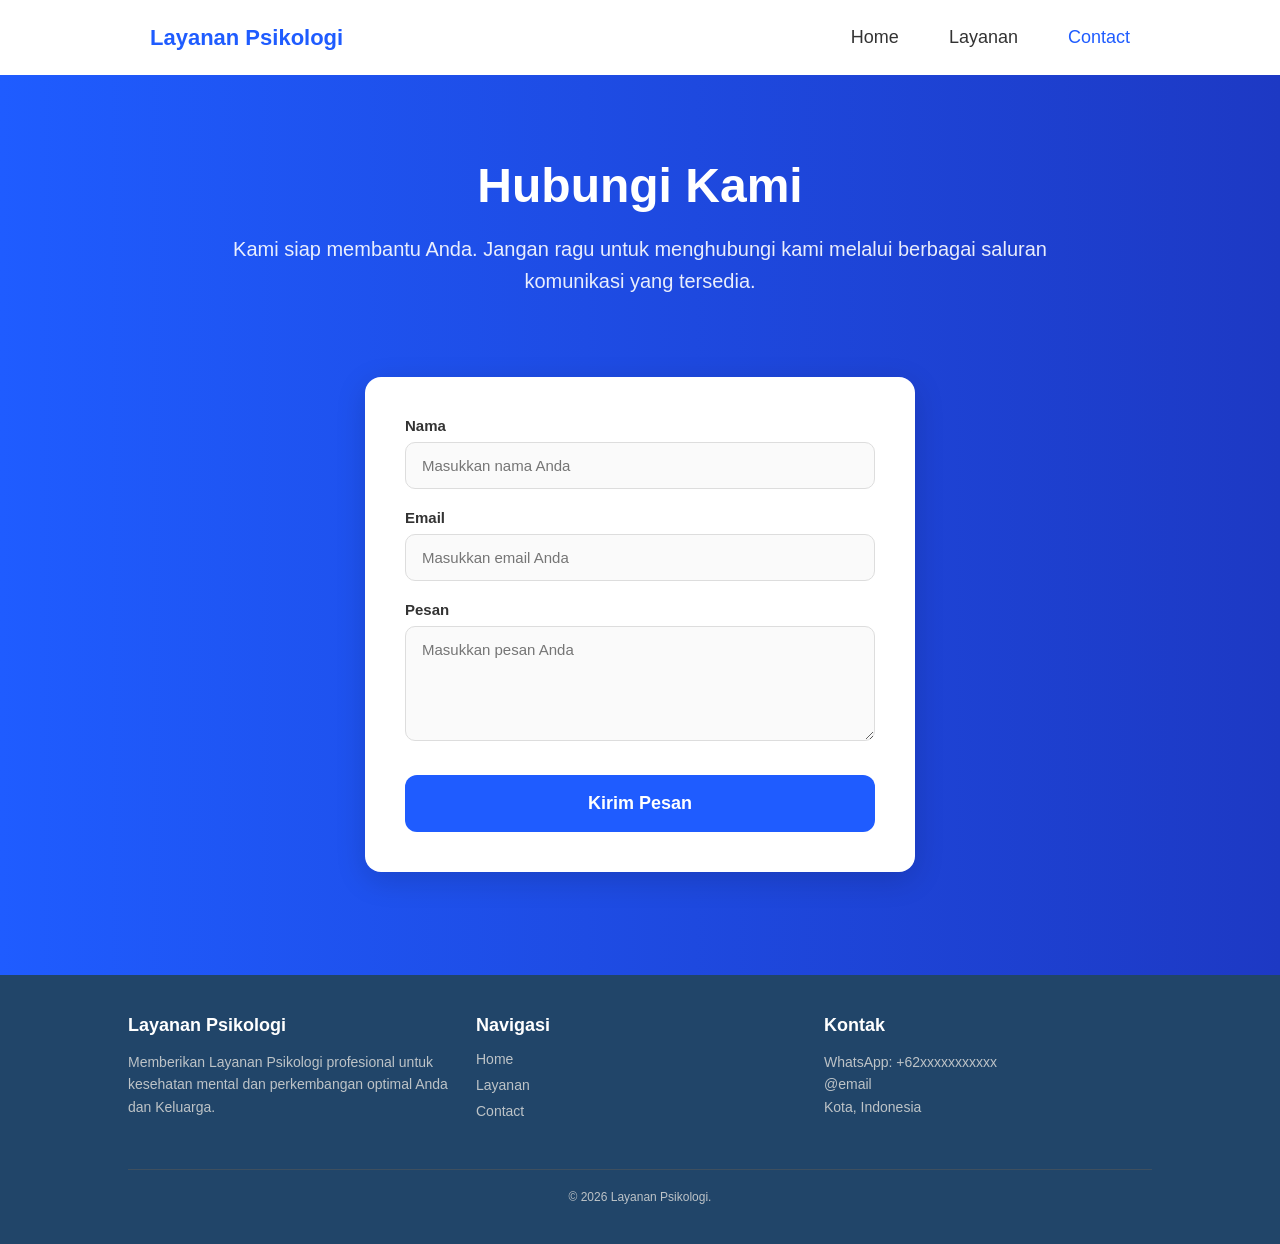
==== contact.html @ 74f858c2 "integrate footer" ====
<!DOCTYPE html>
<html lang="id">

<head>
    <meta charset="UTF-8">
    <meta name="viewport" content="width=device-width, initial-scale=1.0">
    <link rel="stylesheet" href="projek.css">
    <title>Layanan Psikologi Profesional</title>
</head>

<body>
    <div class="header">
        <p>Layanan Psikologi</p>
        <ul>
            <li><a href="home.html">Home</a></li>
            <li><a href="layanan.html">Layanan</a></li>
            <li><a href="contact.html" class="active">Contact</a></li>
        </ul>
    </div>

    <div class="container contact-container">
        <div class="hero">
            <h1>Hubungi Kami</h1>
            <p>Kami siap membantu Anda. Jangan ragu untuk menghubungi kami melalui berbagai saluran komunikasi yang
                tersedia.</p>
        </div>
        <div class="contact-section">
            <form class="contact-form" id="contactForm">
                <div class="form-group">
                    <label for="nama">Nama</label>
                    <input type="text" id="nama" name="nama" placeholder="Masukkan nama Anda" required>
                </div>
                <div class="form-group">
                    <label for="email">Email</label>
                    <input type="email" id="email" name="email" placeholder="Masukkan email Anda" required>
                </div>
                <div class="form-group">
                    <label for="pesan">Pesan</label>
                    <textarea id="pesan" name="pesan" rows="5" placeholder="Masukkan pesan Anda" required></textarea>
                </div>
                <button type="submit" class="btn btn-submit">Kirim Pesan</button>
            </form>
        </div>
    </div>



    <footer class="footer">
        <div class="footer-container">
            <div class="footer-section">
                <h3>Layanan Psikologi</h3>
                <p>Memberikan Layanan Psikologi profesional untuk kesehatan mental dan perkembangan optimal Anda dan Keluarga.</p>
            </div>
            <div class="footer-section">
                <h3>Navigasi</h3>
                <ul>
                    <li><a href="home.html">Home</a></li>
                    <li><a href="layanan.html">Layanan</a></li>
                    <li><a href="contact.html">Contact</a></li>
                </ul>
            </div>
            <div class="footer-section">
                <h3>Kontak</h3>
                <div class="contact-info">
                    <p>WhatsApp: +62xxxxxxxxxxx</p>
                    <p>@email</p>
                    <p>Kota, Indonesia</p>
                </div>
            </div>
        </div>
        <div class="footer-bottom">
            &copy; 2026 Layanan Psikologi.
        </div>
    </footer>

    <script src="projek.js"></script>
</body>

</html>
---- projek.css ----
* {
    margin: 0;
    padding: 0;
    box-sizing: border-box;
    font-family: 'SF Pro Display', sans-serif;
}

body {
    background-color: #f5f5f5;
}


.header {
    background-color: white;
    width: 100%;
    height: 75px;

    display: flex;
    align-items: center;
}

.header p {
    margin-left: 150px;
    font-size: 22px;
    font-weight: bold;
    color: #1f5cff;
}

.header ul {
    list-style: none;

    margin-left: auto;
    margin-right: 150px;

    display: flex;
    gap: 50px;
}

.header ul li a {
    text-decoration: none;
    color: #333;
    font-size: 18px;
    transition: 0.3s;
}

.header ul li a:hover,
.header ul li a.active {
    color: #1f5cff;
}

.container {
    height: 600px;
    background: linear-gradient(to right, #1f5cff, #1d39c4);
    display: flex;
    justify-content: center;
    align-items: center;

    text-align: center;
    padding: 0 30px;
}

.hero h1 {
    color: white;
    font-size: 48px;
    margin-bottom: 20px;
    max-width: 1000px;
}

.hero p {
    color: rgba(255, 255, 255, 0.9);
    font-size: 20px;
    line-height: 1.6;

    max-width: 850px;

    margin: auto;
    margin-bottom: 40px;
}

.btn {
    display: inline-block;
    background-color: white;
    color: #1f5cff;

    text-decoration: none;
    font-weight: bold;
    font-size: 18px;

    padding: 18px 38px;
    border-radius: 12px;
    border: none;
    cursor: pointer;

    transition: 0.3s;
}

.btn:hover {
    background-color: #ececec;
}

/* ===== Contact Page ===== */
.contact-container {
    height: auto;
    min-height: 100vh;
    flex-direction: column;
    padding: 60px 30px 80px;
    gap: 40px;
}

.contact-section {
    width: 100%;
    max-width: 550px;
}

.contact-form {
    background-color: white;
    padding: 40px;
    border-radius: 16px;
    box-shadow: 0 8px 30px rgba(0, 0, 0, 0.15);
    text-align: left;
}

.form-group {
    margin-bottom: 20px;
}

.form-group label {
    display: block;
    font-size: 15px;
    font-weight: 600;
    color: #333;
    margin-bottom: 8px;
}

.form-group input,
.form-group textarea {
    width: 100%;
    padding: 14px 16px;
    font-size: 15px;
    border: 1px solid #ddd;
    border-radius: 10px;
    outline: none;
    transition: border-color 0.3s;
    font-family: inherit;
    background-color: #fafafa;
}

.form-group input:focus,
.form-group textarea:focus {
    border-color: #1f5cff;
    background-color: #fff;
}

.form-group textarea {
    resize: vertical;
}

.btn-submit {
    width: 100%;
    background-color: #1f5cff;
    color: white;
    margin-top: 10px;
}

.btn-submit:hover {
    background-color: #1d39c4;
}

/* ===== Footer ===== */
.footer {
    background-color: #214569;
    color: #ffffff;
    padding: 40px 10%;
    font-size: 14px;
}

.footer-container {
    display: flex;
    justify-content: space-between;
    flex-wrap: wrap;
    gap: 20px;
}

.footer-section {
    flex: 1;
    min-width: 250px;
}

.footer-section h3 {
    font-size: 18px;
    margin-bottom: 15px;
}

.footer-section p {
    line-height: 1.6;
    color: #bdc3c7;
}

.footer-section ul {
    list-style: none;
    padding: 0;
}

.footer-section ul li {
    margin-bottom: 10px;
}

.footer-section ul li a {
    color: #bdc3c7;
    text-decoration: none;
    transition: color 0.3s;
}

.footer-section ul li a:hover {
    color: #ffffff;
}

.contact-info i {
    margin-right: 10px;
}

.footer-bottom {
    text-align: center;
    margin-top: 40px;
    border-top: 1px solid #3e4f5f;
    padding-top: 20px;
    color: #bdc3c7;
    font-size: 12px;
}
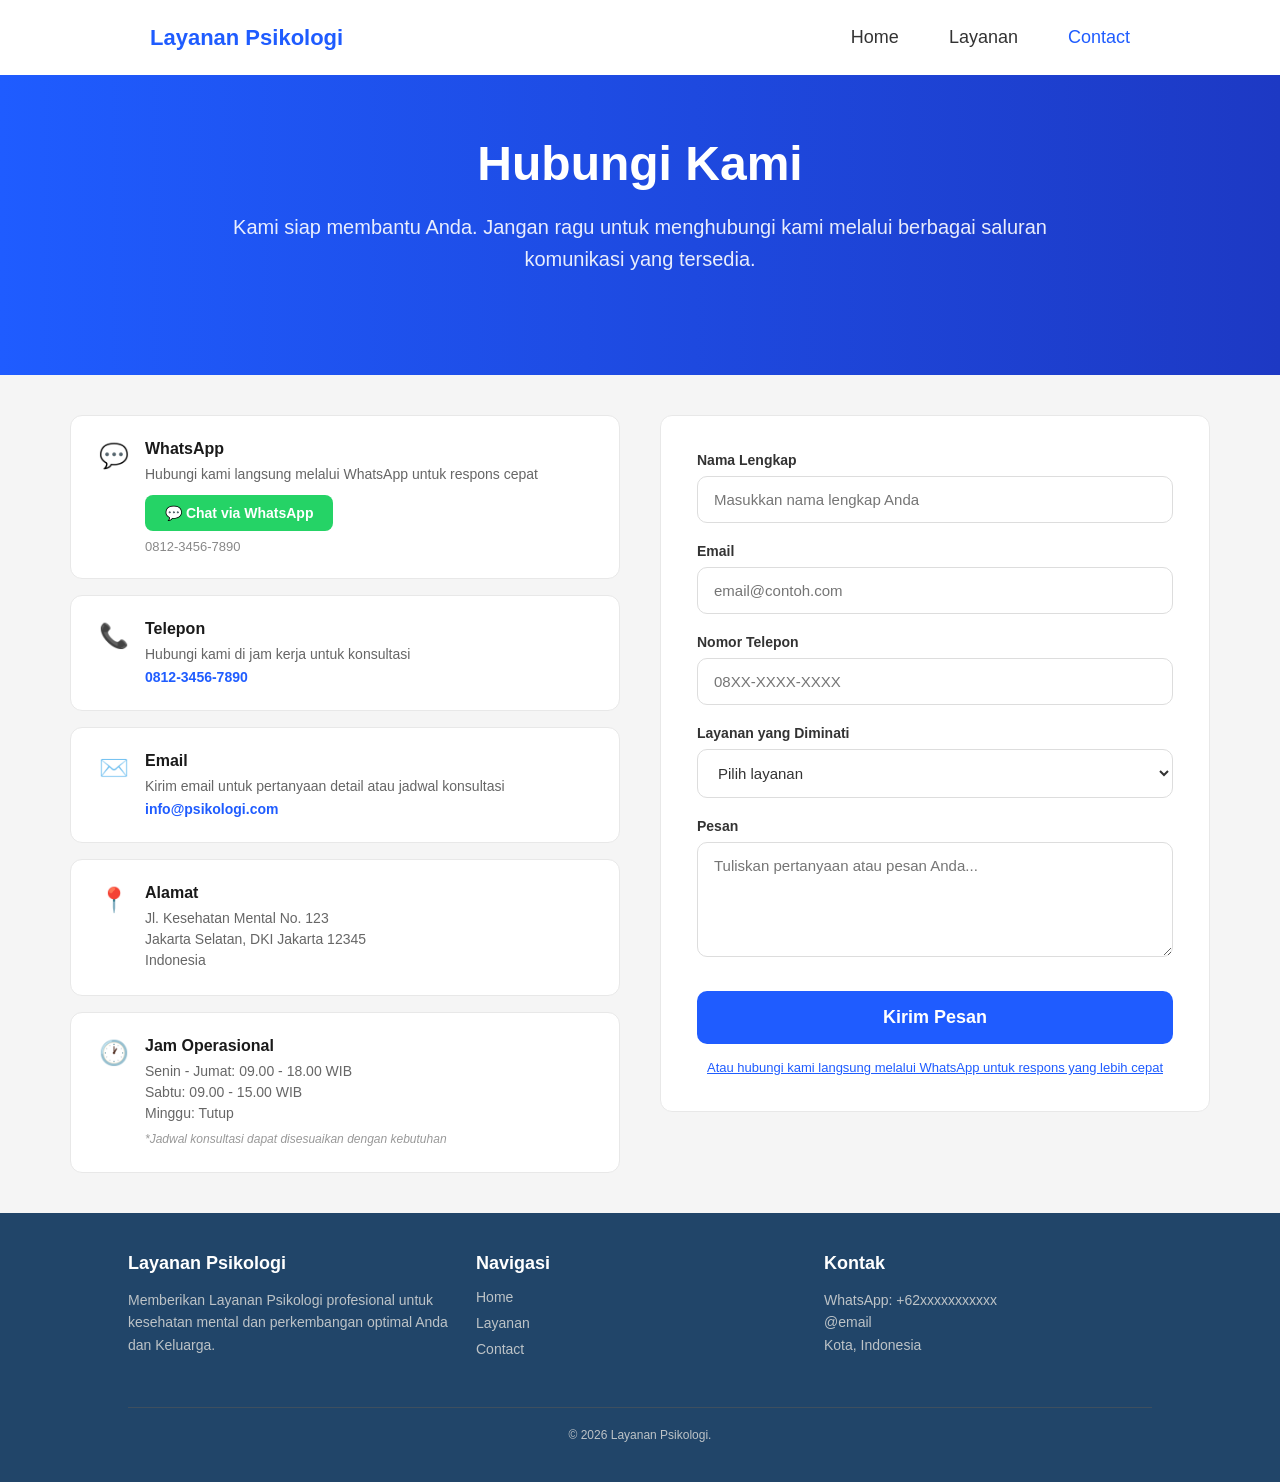
==== commit 5692956a: "tambahin contact" ====
--- a/contact.html
+++ b/contact.html
@@ -18,38 +18,107 @@
         </ul>
     </div>
 
-    <div class="container contact-container">
+    <div class="container contact-hero">
         <div class="hero">
             <h1>Hubungi Kami</h1>
             <p>Kami siap membantu Anda. Jangan ragu untuk menghubungi kami melalui berbagai saluran komunikasi yang
                 tersedia.</p>
         </div>
-        <div class="contact-section">
+    </div>
+
+    <div class="contact-page">
+        <div class="contact-cards">
+            <div class="contact-card">
+                <div class="card-icon">💬</div>
+                <div class="card-content">
+                    <h3>WhatsApp</h3>
+                    <p>Hubungi kami langsung melalui WhatsApp untuk respons cepat</p>
+                    <a href="https://wa.me/628123456789" class="wa-btn">💬 Chat via WhatsApp</a>
+                    <span class="card-phone">0812-3456-7890</span>
+                </div>
+            </div>
+
+            <div class="contact-card">
+                <div class="card-icon">📞</div>
+                <div class="card-content">
+                    <h3>Telepon</h3>
+                    <p>Hubungi kami di jam kerja untuk konsultasi</p>
+                    <a href="tel:08123456789" class="card-link">0812-3456-7890</a>
+                </div>
+            </div>
+
+            <div class="contact-card">
+                <div class="card-icon">✉️</div>
+                <div class="card-content">
+                    <h3>Email</h3>
+                    <p>Kirim email untuk pertanyaan detail atau jadwal konsultasi</p>
+                    <a href="mailto:info@psikologi.com" class="card-link">info@psikologi.com</a>
+                </div>
+            </div>
+
+            <div class="contact-card">
+                <div class="card-icon">📍</div>
+                <div class="card-content">
+                    <h3>Alamat</h3>
+                    <p>Jl. Kesehatan Mental No. 123</p>
+                    <p>Jakarta Selatan, DKI Jakarta 12345</p>
+                    <p>Indonesia</p>
+                </div>
+            </div>
+
+            <div class="contact-card">
+                <div class="card-icon">🕐</div>
+                <div class="card-content">
+                    <h3>Jam Operasional</h3>
+                    <p>Senin - Jumat: 09.00 - 18.00 WIB</p>
+                    <p>Sabtu: 09.00 - 15.00 WIB</p>
+                    <p>Minggu: Tutup</p>
+                    <p class="card-note">*Jadwal konsultasi dapat disesuaikan dengan kebutuhan</p>
+                </div>
+            </div>
+        </div>
+
+        <div class="contact-form-wrapper">
             <form class="contact-form" id="contactForm">
                 <div class="form-group">
-                    <label for="nama">Nama</label>
-                    <input type="text" id="nama" name="nama" placeholder="Masukkan nama Anda" required>
+                    <label for="nama">Nama Lengkap</label>
+                    <input type="text" id="nama" name="nama" placeholder="Masukkan nama lengkap Anda" required>
                 </div>
                 <div class="form-group">
                     <label for="email">Email</label>
-                    <input type="email" id="email" name="email" placeholder="Masukkan email Anda" required>
+                    <input type="email" id="email" name="email" placeholder="email@contoh.com" required>
+                </div>
+                <div class="form-group">
+                    <label for="telepon">Nomor Telepon</label>
+                    <input type="tel" id="telepon" name="telepon" placeholder="08XX-XXXX-XXXX">
+                </div>
+                <div class="form-group">
+                    <label for="layanan">Layanan yang Diminati</label>
+                    <select id="layanan" name="layanan">
+                        <option value="">Pilih layanan</option>
+                        <option value="konseling-individu">Konseling Individu</option>
+                        <option value="terapi-keluarga">Terapi Keluarga</option>
+                        <option value="asesmen-psikologi">Asesmen Psikologi</option>
+                        <option value="konseling-anak">Konseling Anak & Remaja</option>
+                    </select>
                 </div>
                 <div class="form-group">
                     <label for="pesan">Pesan</label>
-                    <textarea id="pesan" name="pesan" rows="5" placeholder="Masukkan pesan Anda" required></textarea>
+                    <textarea id="pesan" name="pesan" rows="5" placeholder="Tuliskan pertanyaan atau pesan Anda..."
+                        required></textarea>
                 </div>
                 <button type="submit" class="btn btn-submit">Kirim Pesan</button>
+                <p class="form-wa-note">Atau hubungi kami langsung melalui WhatsApp untuk respons yang lebih cepat</p>
             </form>
         </div>
     </div>
-
-
 
     <footer class="footer">
         <div class="footer-container">
             <div class="footer-section">
                 <h3>Layanan Psikologi</h3>
-                <p>Memberikan Layanan Psikologi profesional untuk kesehatan mental dan perkembangan optimal Anda dan Keluarga.</p>
+                <p>Memberikan Layanan Psikologi profesional untuk kesehatan mental dan perkembangan optimal Anda dan
+                    Keluarga.</p>
             </div>
             <div class="footer-section">
                 <h3>Navigasi</h3>
--- a/projek.css
+++ b/projek.css
@@ -99,24 +99,118 @@
 }
 
 /* ===== Contact Page ===== */
-.contact-container {
-    height: auto;
-    min-height: 100vh;
+.contact-hero {
+    height: 300px;
+}
+
+.contact-page {
+    display: flex;
+    gap: 40px;
+    max-width: 1200px;
+    margin: 40px auto;
+    padding: 0 30px;
+    align-items: flex-start;
+}
+
+/* Left Column: Contact Cards */
+.contact-cards {
+    flex: 1;
+    display: flex;
     flex-direction: column;
-    padding: 60px 30px 80px;
-    gap: 40px;
-}
-
-.contact-section {
-    width: 100%;
-    max-width: 550px;
+    gap: 16px;
+}
+
+.contact-card {
+    background-color: white;
+    border: 1px solid #e8e8e8;
+    border-radius: 12px;
+    padding: 24px 28px;
+    display: flex;
+    gap: 16px;
+    align-items: flex-start;
+    transition: box-shadow 0.3s;
+}
+
+.contact-card:hover {
+    box-shadow: 0 4px 16px rgba(0, 0, 0, 0.08);
+}
+
+.card-icon {
+    font-size: 24px;
+    flex-shrink: 0;
+    margin-top: 2px;
+}
+
+.card-content h3 {
+    font-size: 16px;
+    font-weight: 700;
+    color: #1a1a1a;
+    margin-bottom: 6px;
+}
+
+.card-content p {
+    font-size: 14px;
+    color: #666;
+    line-height: 1.5;
+    margin: 0;
+}
+
+.wa-btn {
+    display: inline-block;
+    background-color: #25d366;
+    color: white;
+    text-decoration: none;
+    font-size: 14px;
+    font-weight: 600;
+    padding: 10px 20px;
+    border-radius: 8px;
+    margin-top: 10px;
+    transition: background-color 0.3s;
+}
+
+.wa-btn:hover {
+    background-color: #1fb855;
+}
+
+.card-phone {
+    display: block;
+    font-size: 13px;
+    color: #888;
+    margin-top: 8px;
+}
+
+.card-link {
+    display: inline-block;
+    font-size: 14px;
+    color: #1f5cff;
+    text-decoration: none;
+    font-weight: 600;
+    margin-top: 4px;
+}
+
+.card-link:hover {
+    text-decoration: underline;
+}
+
+.card-note {
+    font-size: 12px !important;
+    color: #999 !important;
+    font-style: italic;
+    margin-top: 6px !important;
+}
+
+/* Right Column: Contact Form */
+.contact-form-wrapper {
+    flex: 1;
+    position: sticky;
+    top: 30px;
 }
 
 .contact-form {
     background-color: white;
-    padding: 40px;
-    border-radius: 16px;
-    box-shadow: 0 8px 30px rgba(0, 0, 0, 0.15);
+    padding: 36px;
+    border-radius: 12px;
+    border: 1px solid #e8e8e8;
     text-align: left;
 }
 
@@ -126,14 +220,15 @@
 
 .form-group label {
     display: block;
-    font-size: 15px;
+    font-size: 14px;
     font-weight: 600;
     color: #333;
     margin-bottom: 8px;
 }
 
 .form-group input,
-.form-group textarea {
+.form-group textarea,
+.form-group select {
     width: 100%;
     padding: 14px 16px;
     font-size: 15px;
@@ -142,13 +237,19 @@
     outline: none;
     transition: border-color 0.3s;
     font-family: inherit;
-    background-color: #fafafa;
+    background-color: #fff;
+    color: #333;
+}
+
+.form-group select {
+    appearance: auto;
+    cursor: pointer;
 }
 
 .form-group input:focus,
-.form-group textarea:focus {
+.form-group textarea:focus,
+.form-group select:focus {
     border-color: #1f5cff;
-    background-color: #fff;
 }
 
 .form-group textarea {
@@ -160,10 +261,21 @@
     background-color: #1f5cff;
     color: white;
     margin-top: 10px;
+    border-radius: 10px;
+    padding: 16px 38px;
 }
 
 .btn-submit:hover {
     background-color: #1d39c4;
+}
+
+.form-wa-note {
+    text-align: center;
+    font-size: 13px;
+    color: #1f5cff;
+    margin-top: 16px;
+    text-decoration: underline;
+    cursor: pointer;
 }
 
 /* ===== Footer ===== */
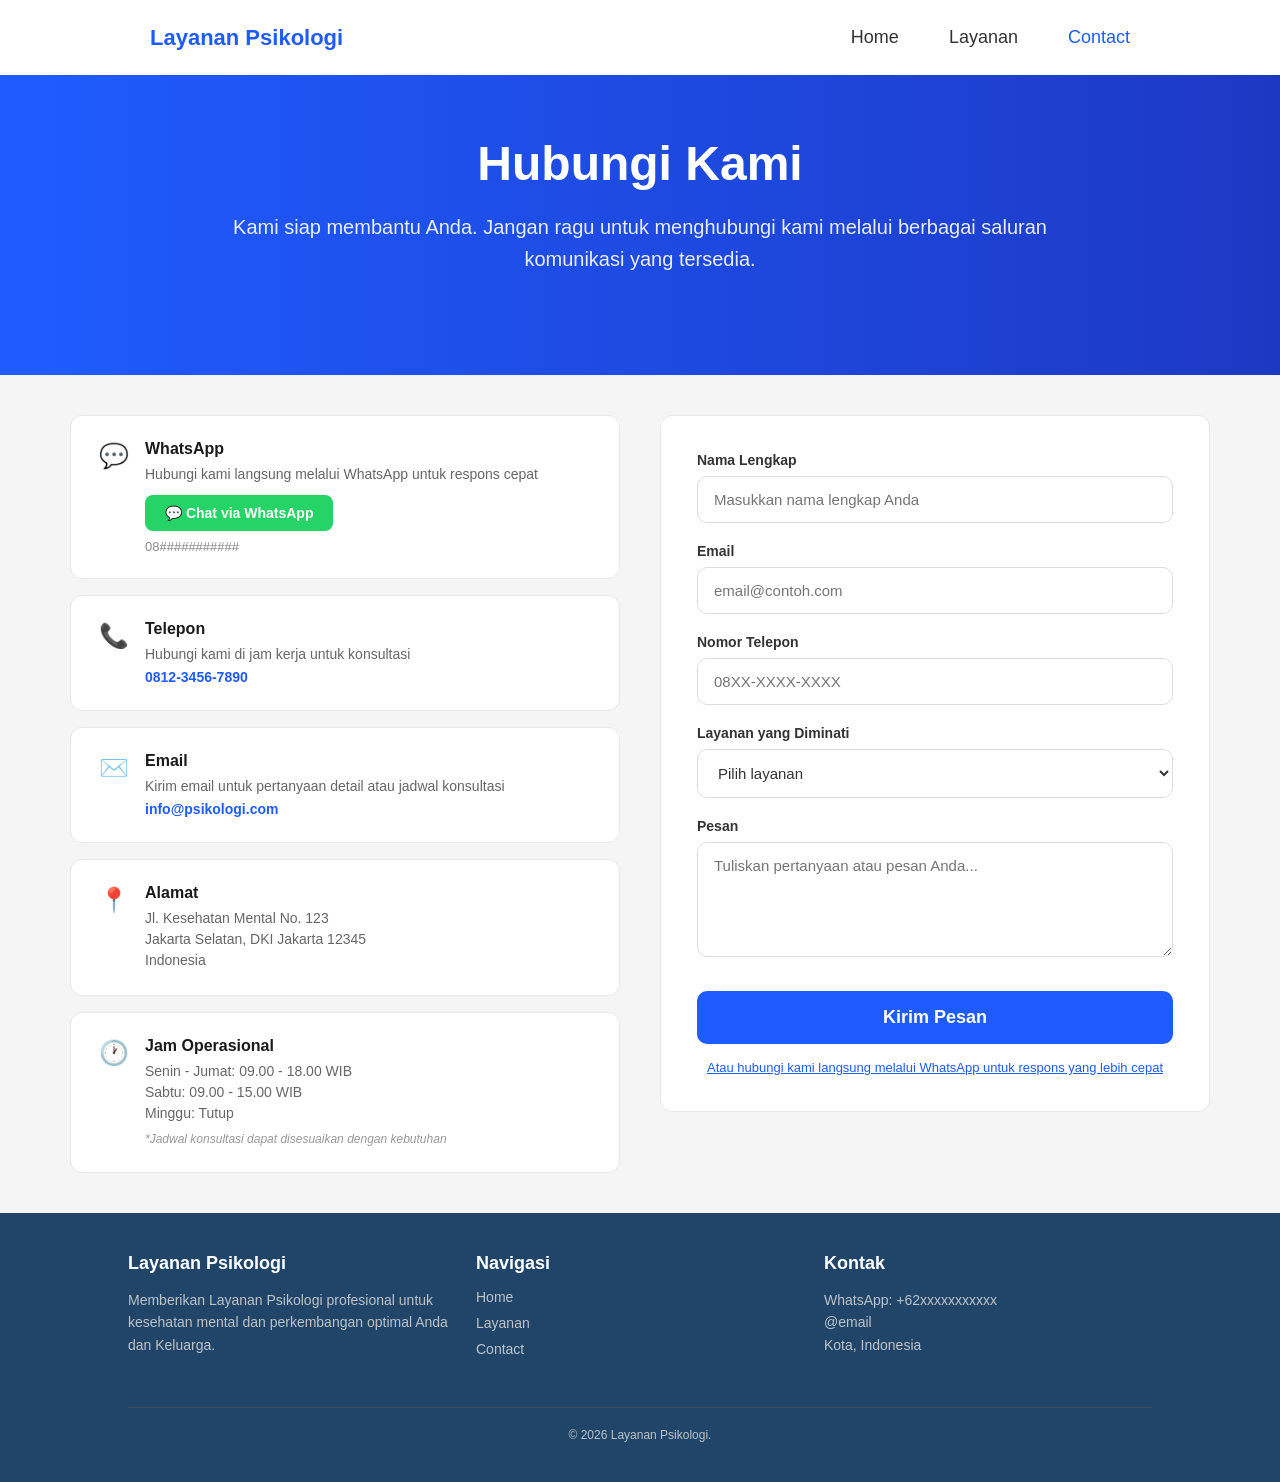
==== commit da5531d5: "little update" ====
--- a/contact.html
+++ b/contact.html
@@ -33,8 +33,8 @@
                 <div class="card-content">
                     <h3>WhatsApp</h3>
                     <p>Hubungi kami langsung melalui WhatsApp untuk respons cepat</p>
-                    <a href="https://wa.me/628123456789" class="wa-btn">💬 Chat via WhatsApp</a>
-                    <span class="card-phone">0812-3456-7890</span>
+                    <a href="https://wa.me/#####" class="wa-btn">💬 Chat via WhatsApp</a>
+                    <span class="card-phone">08###########</span>
                 </div>
             </div>
 
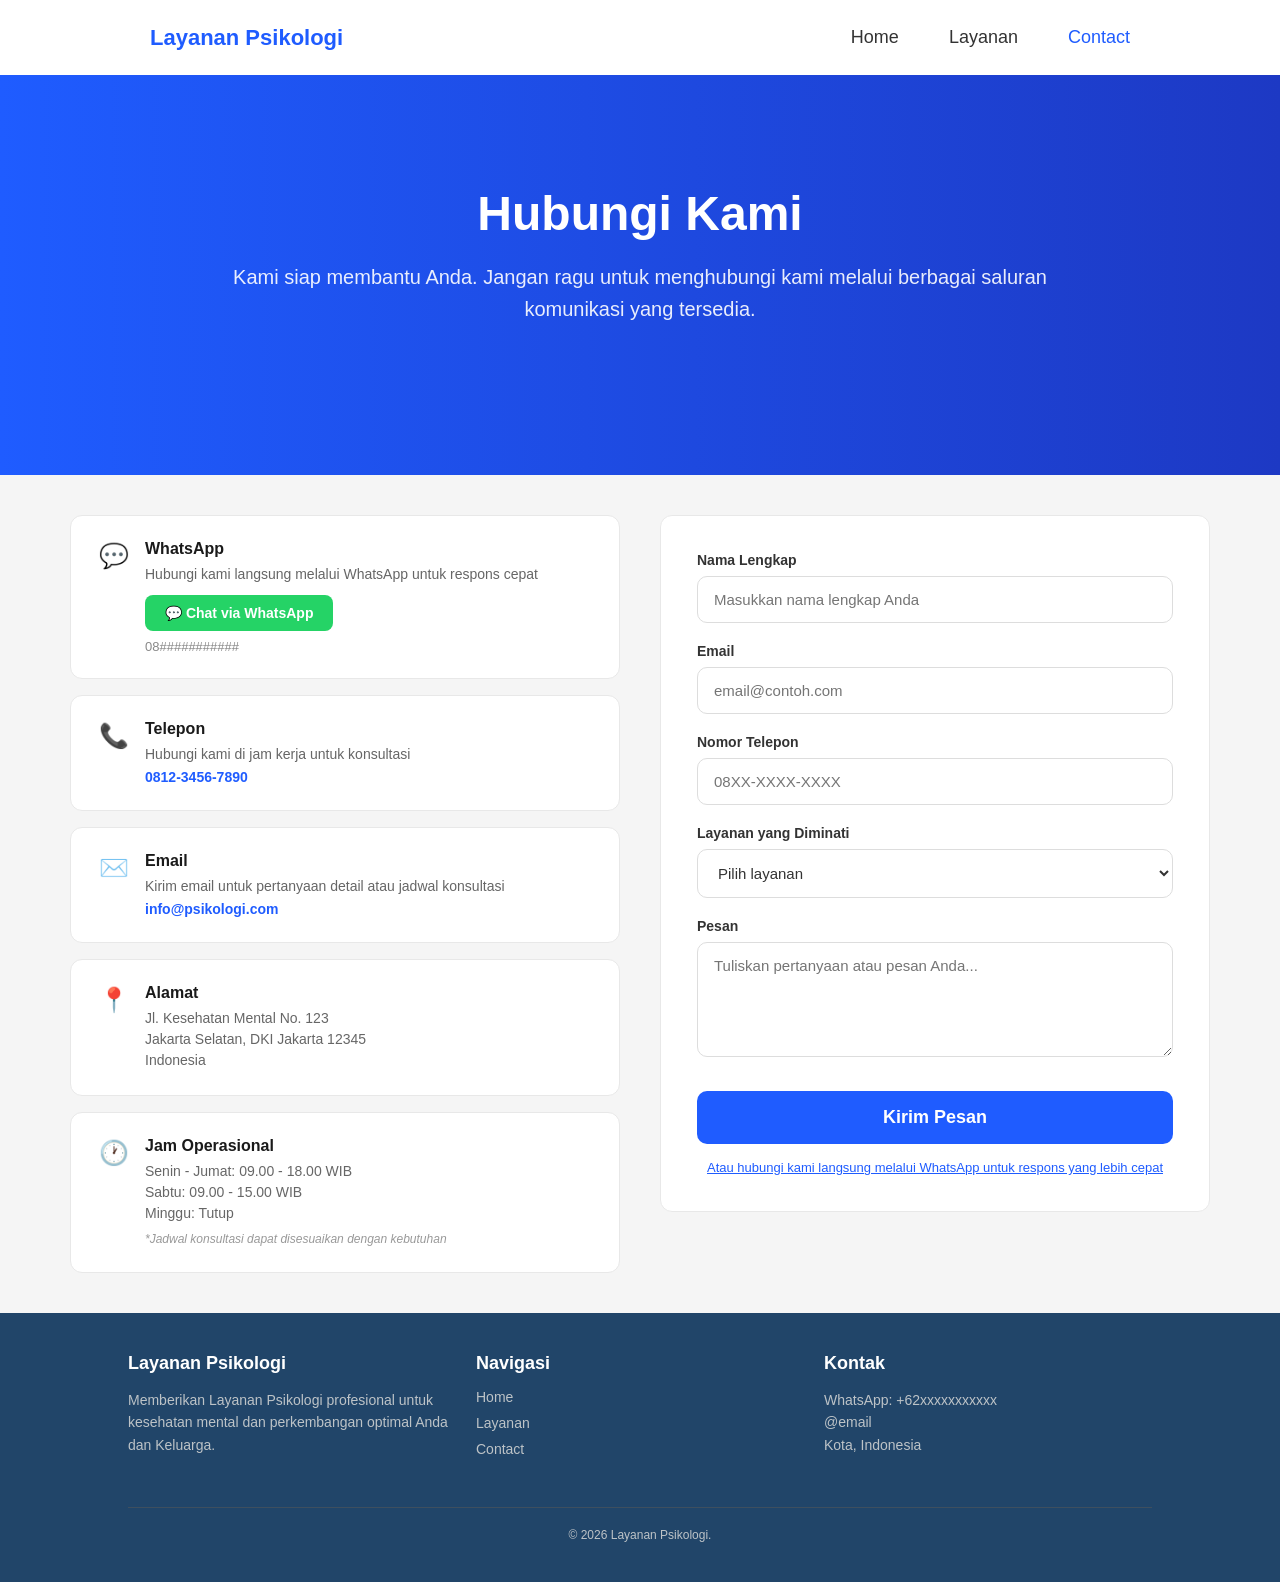
==== commit 6fce45a9: "Update contact.html" ====
--- a/contact.html
+++ b/contact.html
@@ -12,7 +12,7 @@
     <div class="header">
         <p>Layanan Psikologi</p>
         <ul>
-            <li><a href="home.html">Home</a></li>
+            <li><a href="index.html">Home</a></li>
             <li><a href="layanan.html">Layanan</a></li>
             <li><a href="contact.html" class="active">Contact</a></li>
         </ul>
@@ -123,7 +123,7 @@
             <div class="footer-section">
                 <h3>Navigasi</h3>
                 <ul>
-                    <li><a href="home.html">Home</a></li>
+                    <li><a href="index.html">Home</a></li>
                     <li><a href="layanan.html">Layanan</a></li>
                     <li><a href="contact.html">Contact</a></li>
                 </ul>
@@ -145,4 +145,4 @@
     <script src="projek.js"></script>
 </body>
 
-</html>+</html>
--- a/projek.css
+++ b/projek.css
@@ -63,7 +63,7 @@
     color: white;
     font-size: 48px;
     margin-bottom: 20px;
-    max-width: 1000px;
+    max-width: 1500px;
 }
 
 .hero p {
@@ -98,9 +98,8 @@
     background-color: #ececec;
 }
 
-/* ===== Contact Page ===== */
 .contact-hero {
-    height: 300px;
+    height: 400px;
 }
 
 .contact-page {
@@ -112,7 +111,6 @@
     align-items: flex-start;
 }
 
-/* Left Column: Contact Cards */
 .contact-cards {
     flex: 1;
     display: flex;
@@ -199,7 +197,6 @@
     margin-top: 6px !important;
 }
 
-/* Right Column: Contact Form */
 .contact-form-wrapper {
     flex: 1;
     position: sticky;
@@ -278,7 +275,6 @@
     cursor: pointer;
 }
 
-/* ===== Footer ===== */
 .footer {
     background-color: #214569;
     color: #ffffff;
@@ -338,4 +334,441 @@
     padding-top: 20px;
     color: #bdc3c7;
     font-size: 12px;
-}+}
+
+.why-choose-us {
+    max-width: 1200px;
+    margin: 80px auto;
+    padding: 0 40px;
+    text-align: center;
+}
+
+.why-choose-us h2 {
+    font-size: 36px;
+    font-weight: 700;
+    color: #111827;
+    margin-bottom: 12px;
+    letter-spacing: -0.5px;
+}
+
+.why-choose-us .section-subtitle {
+    font-size: 18px;
+    color: #6b7280;
+    margin-bottom: 48px;
+    font-weight: 400;
+}
+
+.why-us-cards {
+    display: grid;
+    grid-template-columns: repeat(4, 1fr);
+    gap: 24px;
+    width: 100%;
+}
+
+.why-us-card {
+    background-color: #ffffff;
+    border: 1px solid rgba(0, 0, 0, 0.04);
+    border-radius: 16px;
+    padding: 40px 24px;
+    display: flex;
+    flex-direction: column;
+    align-items: center;
+    text-align: center;
+    box-shadow: 0 4px 20px rgba(0, 0, 0, 0.02);
+    transition: all 0.3s cubic-bezier(0.4, 0, 0.2, 1);
+}
+
+.why-us-card:hover {
+    transform: translateY(-6px);
+    box-shadow: 0 12px 30px rgba(31, 92, 255, 0.08);
+    border-color: rgba(31, 92, 255, 0.15);
+}
+
+.why-us-icon {
+    display: flex;
+    justify-content: center;
+    align-items: center;
+    width: 64px;
+    height: 64px;
+    border-radius: 50%;
+    margin-bottom: 24px;
+    transition: transform 0.3s ease;
+}
+
+.why-us-card:hover .why-us-icon {
+    transform: scale(1.08);
+}
+
+.why-us-icon svg {
+    color: #1f5cff;
+    width: 44px;
+    height: 44px;
+}
+
+.why-us-card h3 {
+    font-size: 20px;
+    font-weight: 700;
+    color: #111827;
+    margin-bottom: 12px;
+}
+
+.why-us-card p {
+    font-size: 14px;
+    color: #6b7280;
+    line-height: 1.6;
+    margin: 0;
+}
+
+@media (max-width: 1024px) {
+    .why-us-cards {
+        grid-template-columns: repeat(2, 1fr);
+        gap: 20px;
+    }
+
+    .why-choose-us {
+        margin: 60px auto;
+        padding: 0 30px;
+    }
+}
+
+@media (max-width: 640px) {
+    .why-us-cards {
+        grid-template-columns: 1fr;
+        gap: 16px;
+    }
+
+    .why-choose-us h2 {
+        font-size: 28px;
+    }
+
+    .why-choose-us .section-subtitle {
+        font-size: 16px;
+        margin-bottom: 32px;
+    }
+
+    .why-choose-us {
+        margin: 40px auto;
+    }
+}
+
+.services-section {
+    max-width: 1200px;
+    margin: 80px auto;
+    padding: 0 40px;
+    text-align: center;
+}
+
+.services-section h2 {
+    font-size: 36px;
+    font-weight: 700;
+    color: #111827;
+    margin-bottom: 12px;
+    letter-spacing: -0.5px;
+}
+
+.services-section .section-subtitle {
+    font-size: 18px;
+    color: #6b7280;
+    margin-bottom: 48px;
+    font-weight: 400;
+}
+
+.services-grid {
+    display: grid;
+    grid-template-columns: repeat(3, 1fr);
+    gap: 24px;
+    width: 100%;
+}
+
+.services-card {
+    background-color: #ffffff;
+    border: 1px solid rgba(0, 0, 0, 0.04);
+    border-radius: 12px;
+    padding: 32px 28px;
+    display: flex;
+    flex-direction: column;
+    align-items: flex-start;
+    text-align: left;
+    box-shadow: 0 4px 20px rgba(0, 0, 0, 0.02);
+    transition: all 0.3s cubic-bezier(0.4, 0, 0.2, 1);
+}
+
+.services-card:hover {
+    transform: translateY(-5px);
+    box-shadow: 0 10px 25px rgba(31, 92, 255, 0.06);
+    border-color: rgba(31, 92, 255, 0.12);
+}
+
+.services-card h3 {
+    font-size: 18px;
+    font-weight: 700;
+    color: #111827;
+    margin-bottom: 8px;
+    line-height: 1.4;
+}
+
+.services-card p {
+    font-size: 14px;
+    color: #6b7280;
+    line-height: 1.5;
+    margin: 0;
+}
+
+.services-action {
+    margin-top: 48px;
+    display: flex;
+    justify-content: center;
+}
+
+.btn-more {
+    display: inline-block;
+    background-color: #1f5cff;
+    color: white;
+    text-decoration: none;
+    font-weight: 600;
+    font-size: 16px;
+    padding: 14px 32px;
+    border-radius: 8px;
+    border: none;
+    cursor: pointer;
+    box-shadow: 0 4px 14px rgba(31, 92, 255, 0.2);
+    transition: all 0.3s ease;
+}
+
+.btn-more:hover {
+    background-color: #1d39c4;
+    transform: translateY(-2px);
+    box-shadow: 0 6px 20px rgba(31, 92, 255, 0.3);
+}
+
+@media (max-width: 1024px) {
+    .services-grid {
+        grid-template-columns: repeat(2, 1fr);
+        gap: 20px;
+    }
+
+    .services-section {
+        margin: 60px auto;
+        padding: 0 30px;
+    }
+}
+
+@media (max-width: 640px) {
+    .services-grid {
+        grid-template-columns: 1fr;
+        gap: 16px;
+    }
+
+    .services-section h2 {
+        font-size: 28px;
+    }
+
+    .services-section .section-subtitle {
+        font-size: 16px;
+        margin-bottom: 32px;
+    }
+
+    .services-section {
+        margin: 40px auto;
+    }
+
+    .btn-more {
+        width: 100%;
+        text-align: center;
+    }
+}
+
+.services-page {
+    padding: 70px 40px 90px;
+}
+
+.services-header {
+    text-align: center;
+    margin-bottom: 55px;
+}
+
+.services-header h1 {
+    font-size: 48px;
+    font-weight: 700;
+    color: #111827;
+    margin-bottom: 16px;
+    letter-spacing: -1px;
+}
+
+.services-header p {
+    max-width: 760px;
+    margin: auto;
+
+    color: #6b7280;
+    font-size: 17px;
+    line-height: 1.8;
+}
+
+.services-list {
+    max-width: 1200px;
+    margin: auto;
+
+    display: flex;
+    flex-direction: column;
+    gap: 28px;
+}
+
+.service-item {
+    background-color: white;
+
+    border-radius: 16px;
+    padding: 38px;
+
+    display: flex;
+    align-items: flex-start;
+    gap: 24px;
+
+    border: 1px solid rgba(0,0,0,0.04);
+
+    box-shadow: 0 4px 20px rgba(0,0,0,0.03);
+
+    transition: all 0.3s ease;
+}
+
+.service-item:hover {
+    transform: translateY(-5px);
+
+    box-shadow: 0 12px 30px rgba(31, 92, 255, 0.08);
+
+    border-color: rgba(31, 92, 255, 0.1);
+}
+
+.service-icon {
+    width: 56px;
+    height: 56px;
+
+    min-width: 56px;
+
+    background-color: #eef4ff;
+    border-radius: 14px;
+
+    display: flex;
+    justify-content: center;
+    align-items: center;
+}
+
+.service-icon i {
+    font-size: 24px;
+    color: #1f5cff;
+}
+
+.service-content {
+    flex: 1;
+}
+
+.service-content h3 {
+    font-size: 30px;
+    font-weight: 700;
+    color: #111827;
+
+    margin-bottom: 12px;
+}
+
+.service-content p {
+    font-size: 15px;
+    line-height: 1.9;
+    color: #6b7280;
+}
+
+.service-benefit-title {
+    margin-top: 24px;
+    margin-bottom: 16px;
+
+    font-size: 16px;
+    font-weight: 700;
+    color: #111827;
+}
+
+.service-benefits {
+    list-style: none;
+    padding-left: 0;
+}
+
+.service-benefits li {
+    position: relative;
+
+    padding-left: 26px;
+    margin-bottom: 12px;
+
+    color: #6b7280;
+    font-size: 14px;
+    line-height: 1.7;
+}
+
+.service-benefits li::before {
+    content: "✓";
+
+    position: absolute;
+    left: 0;
+    top: 0;
+
+    color: #1f5cff;
+    font-weight: bold;
+}
+
+.services-cta {
+    max-width: 1200px;
+    margin: 80px auto 0;
+
+    background: linear-gradient(to right, #1f5cff, #1d39c4);
+
+    border-radius: 16px;
+
+    padding: 65px 30px;
+
+    text-align: center;
+}
+
+.services-cta h2 {
+    color: white;
+    font-size: 38px;
+    font-weight: 700;
+
+    margin-bottom: 16px;
+}
+
+.services-cta p {
+    color: rgba(255,255,255,0.88);
+
+    font-size: 16px;
+    line-height: 1.7;
+
+    margin-bottom: 32px;
+}
+
+@media (max-width: 768px) {
+
+    .services-page {
+        padding: 50px 20px 70px;
+    }
+
+    .services-header h1 {
+        font-size: 34px;
+    }
+
+    .services-header p {
+        font-size: 15px;
+    }
+
+    .service-item {
+        flex-direction: column;
+        padding: 28px;
+    }
+
+    .service-content h3 {
+        font-size: 24px;
+    }
+
+    .services-cta {
+        padding: 45px 24px;
+    }
+
+    .services-cta h2 {
+        font-size: 28px;
+    }
+}
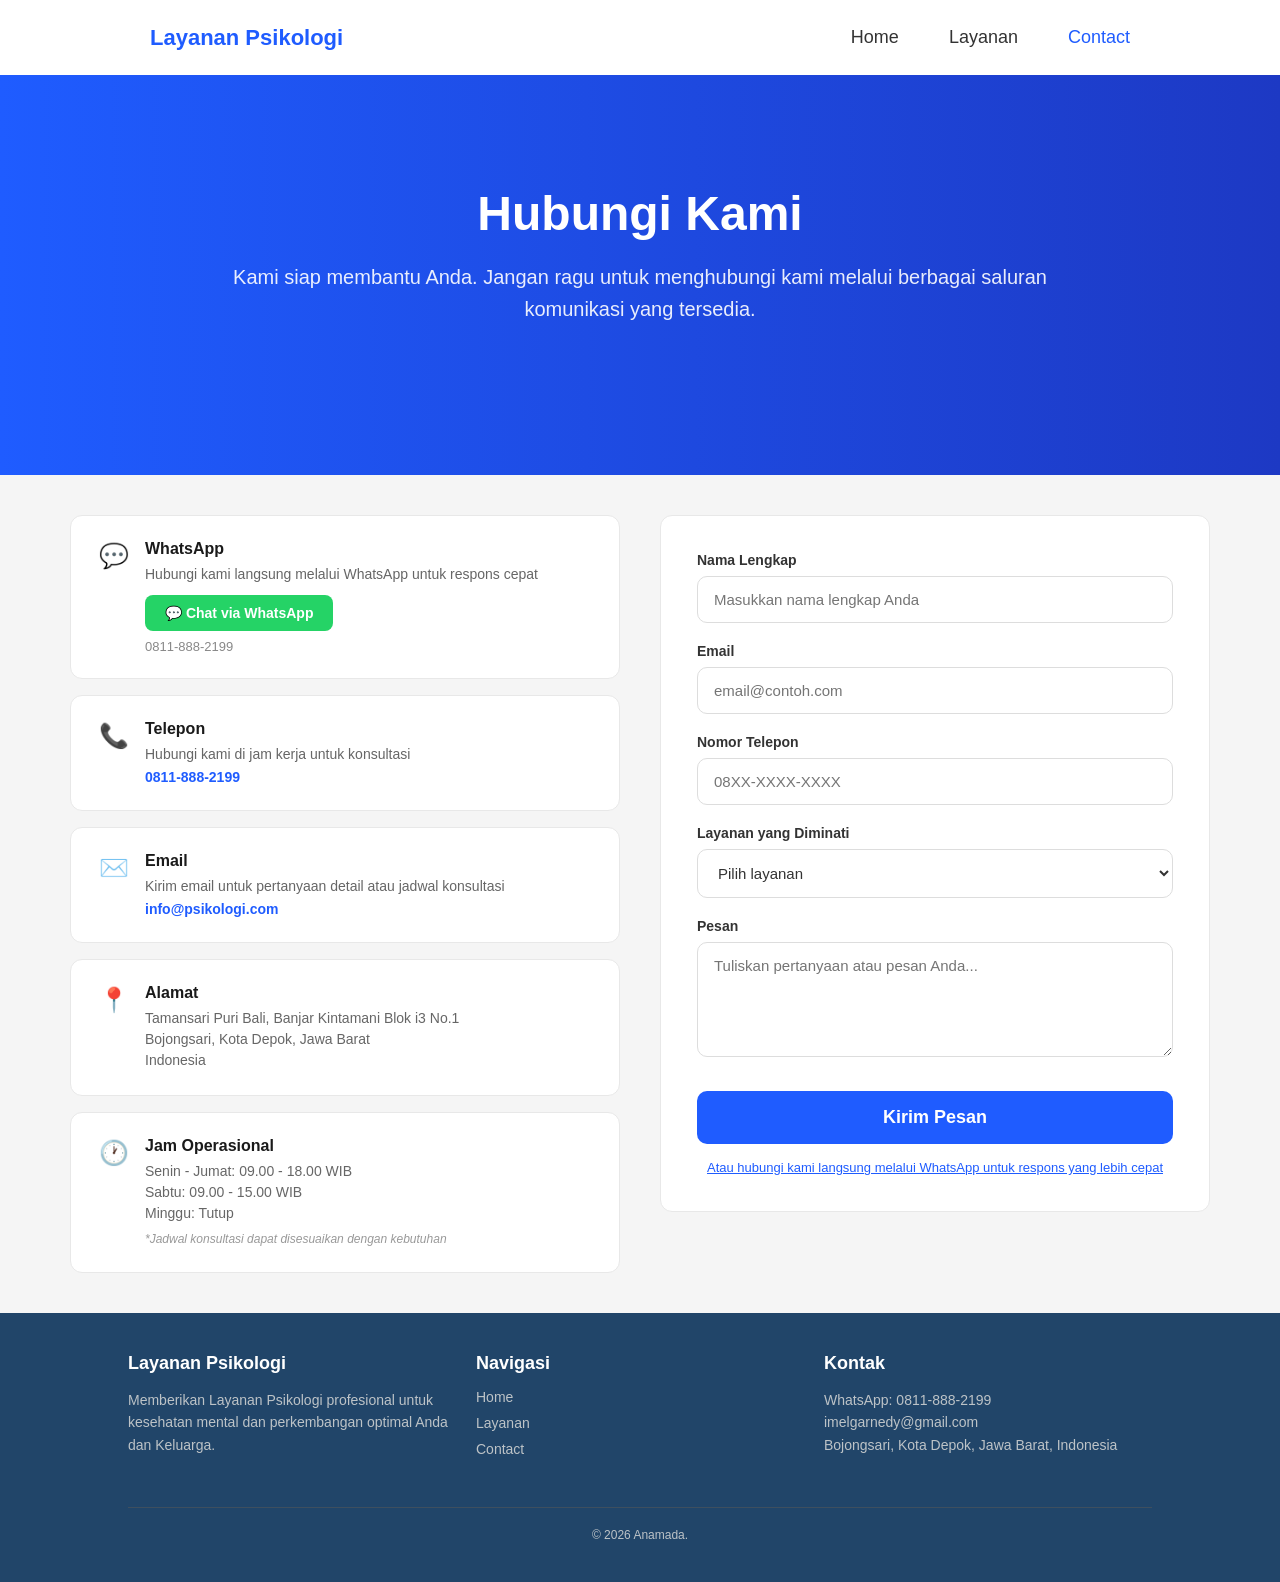
==== commit 51bfe615: "fix" ====
--- a/contact.html
+++ b/contact.html
@@ -33,8 +33,8 @@
                 <div class="card-content">
                     <h3>WhatsApp</h3>
                     <p>Hubungi kami langsung melalui WhatsApp untuk respons cepat</p>
-                    <a href="https://wa.me/#####" class="wa-btn">💬 Chat via WhatsApp</a>
-                    <span class="card-phone">08###########</span>
+                    <a href="https://wa.me/628118882199" class="wa-btn">💬 Chat via WhatsApp</a>
+                    <span class="card-phone">0811-888-2199</span>
                 </div>
             </div>
 
@@ -43,7 +43,7 @@
                 <div class="card-content">
                     <h3>Telepon</h3>
                     <p>Hubungi kami di jam kerja untuk konsultasi</p>
-                    <a href="tel:08123456789" class="card-link">0812-3456-7890</a>
+                    <a href="tel:08123456789" class="card-link">0811-888-2199</a>
                 </div>
             </div>
 
@@ -60,8 +60,8 @@
                 <div class="card-icon">📍</div>
                 <div class="card-content">
                     <h3>Alamat</h3>
-                    <p>Jl. Kesehatan Mental No. 123</p>
-                    <p>Jakarta Selatan, DKI Jakarta 12345</p>
+                    <p>Tamansari Puri Bali, Banjar Kintamani Blok i3 No.1</p>
+                    <p>Bojongsari, Kota Depok, Jawa Barat</p>
                     <p>Indonesia</p>
                 </div>
             </div>
@@ -131,18 +131,18 @@
             <div class="footer-section">
                 <h3>Kontak</h3>
                 <div class="contact-info">
-                    <p>WhatsApp: +62xxxxxxxxxxx</p>
-                    <p>@email</p>
-                    <p>Kota, Indonesia</p>
+                    <p>WhatsApp: 0811-888-2199</p>
+                    <p>imelgarnedy@gmail.com</p>
+                    <p>Bojongsari, Kota Depok, Jawa Barat, Indonesia</p>
                 </div>
             </div>
         </div>
         <div class="footer-bottom">
-            &copy; 2026 Layanan Psikologi.
+            &copy; 2026 Anamada.
         </div>
     </footer>
 
     <script src="projek.js"></script>
 </body>
 
-</html>
+</html>
--- a/projek.css
+++ b/projek.css
@@ -2,7 +2,7 @@
     margin: 0;
     padding: 0;
     box-sizing: border-box;
-    font-family: 'SF Pro Display', sans-serif;
+    font-family: 'SF Pro Display', 'Segoe UI', Tahoma, sans-serif;
 }
 
 body {
@@ -623,9 +623,9 @@
     align-items: flex-start;
     gap: 24px;
 
-    border: 1px solid rgba(0,0,0,0.04);
-
-    box-shadow: 0 4px 20px rgba(0,0,0,0.03);
+    border: 1px solid rgba(0, 0, 0, 0.04);
+
+    box-shadow: 0 4px 20px rgba(0, 0, 0, 0.03);
 
     transition: all 0.3s ease;
 }
@@ -733,7 +733,7 @@
 }
 
 .services-cta p {
-    color: rgba(255,255,255,0.88);
+    color: rgba(255, 255, 255, 0.88);
 
     font-size: 16px;
     line-height: 1.7;
@@ -772,3 +772,102 @@
         font-size: 28px;
     }
 }
+
+html,
+body {
+    overflow-x: hidden;
+}
+
+@media (max-width: 1024px) {
+
+    .header {
+        padding: 0 40px;
+    }
+
+    .header p {
+        margin-left: 0;
+    }
+
+    .header ul {
+        margin-right: 0;
+        gap: 30px;
+    }
+}
+
+@media (max-width: 768px) {
+
+    .header {
+        padding: 20px;
+        height: auto;
+        flex-wrap: wrap;
+        justify-content: center;
+        gap: 16px;
+    }
+
+    .header ul {
+        margin: 0;
+        gap: 24px;
+        justify-content: center;
+        flex-wrap: wrap;
+    }
+
+    .container {
+        padding: 0 24px;
+        height: auto;
+        min-height: 600px;
+    }
+
+    .hero h1 {
+        font-size: 42px;
+    }
+
+    .hero p {
+        font-size: 18px;
+    }
+
+    .contact-page {
+        flex-direction: column;
+    }
+
+    .contact-form-wrapper {
+        position: static;
+        width: 100%;
+    }
+
+    .why-us-cards {
+        grid-template-columns: repeat(2, 1fr);
+    }
+
+    .services-grid {
+        grid-template-columns: repeat(2, 1fr);
+    }
+}
+
+@media (max-width: 480px) {
+
+    .hero h1 {
+        font-size: 34px;
+        line-height: 1.3;
+    }
+
+    .hero p {
+        font-size: 16px;
+    }
+
+    .why-us-cards,
+    .services-grid {
+        grid-template-columns: 1fr;
+    }
+
+    .service-item {
+        flex-direction: column;
+    }
+
+    .services-header h1 {
+        font-size: 36px;
+    }
+
+    .services-cta h2 {
+        font-size: 30px;
+    }
+}
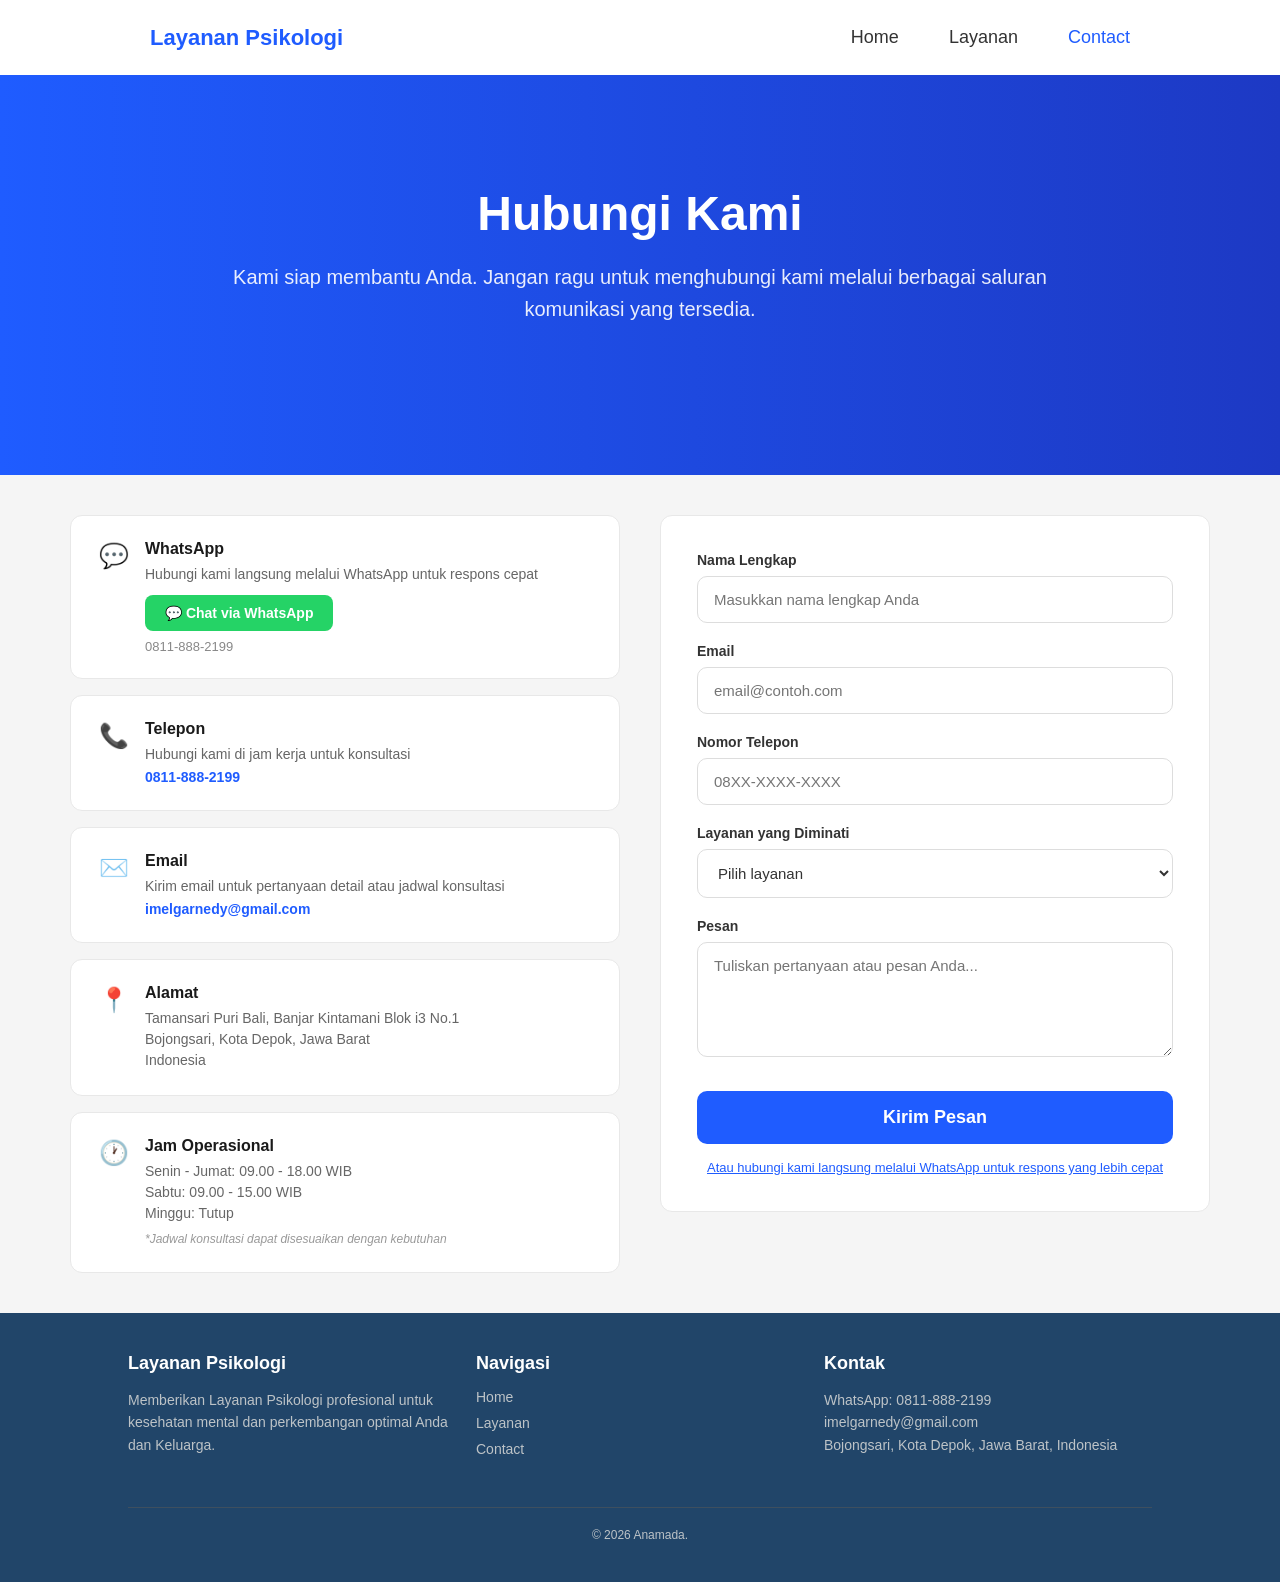
==== commit 4deca688: "push emaildan kontak" ====
--- a/contact.html
+++ b/contact.html
@@ -52,7 +52,7 @@
                 <div class="card-content">
                     <h3>Email</h3>
                     <p>Kirim email untuk pertanyaan detail atau jadwal konsultasi</p>
-                    <a href="mailto:info@psikologi.com" class="card-link">info@psikologi.com</a>
+                    <a href="mailto:imelgarnedy@gmail.com" class="card-link">imelgarnedy@gmail.com</a>
                 </div>
             </div>
 
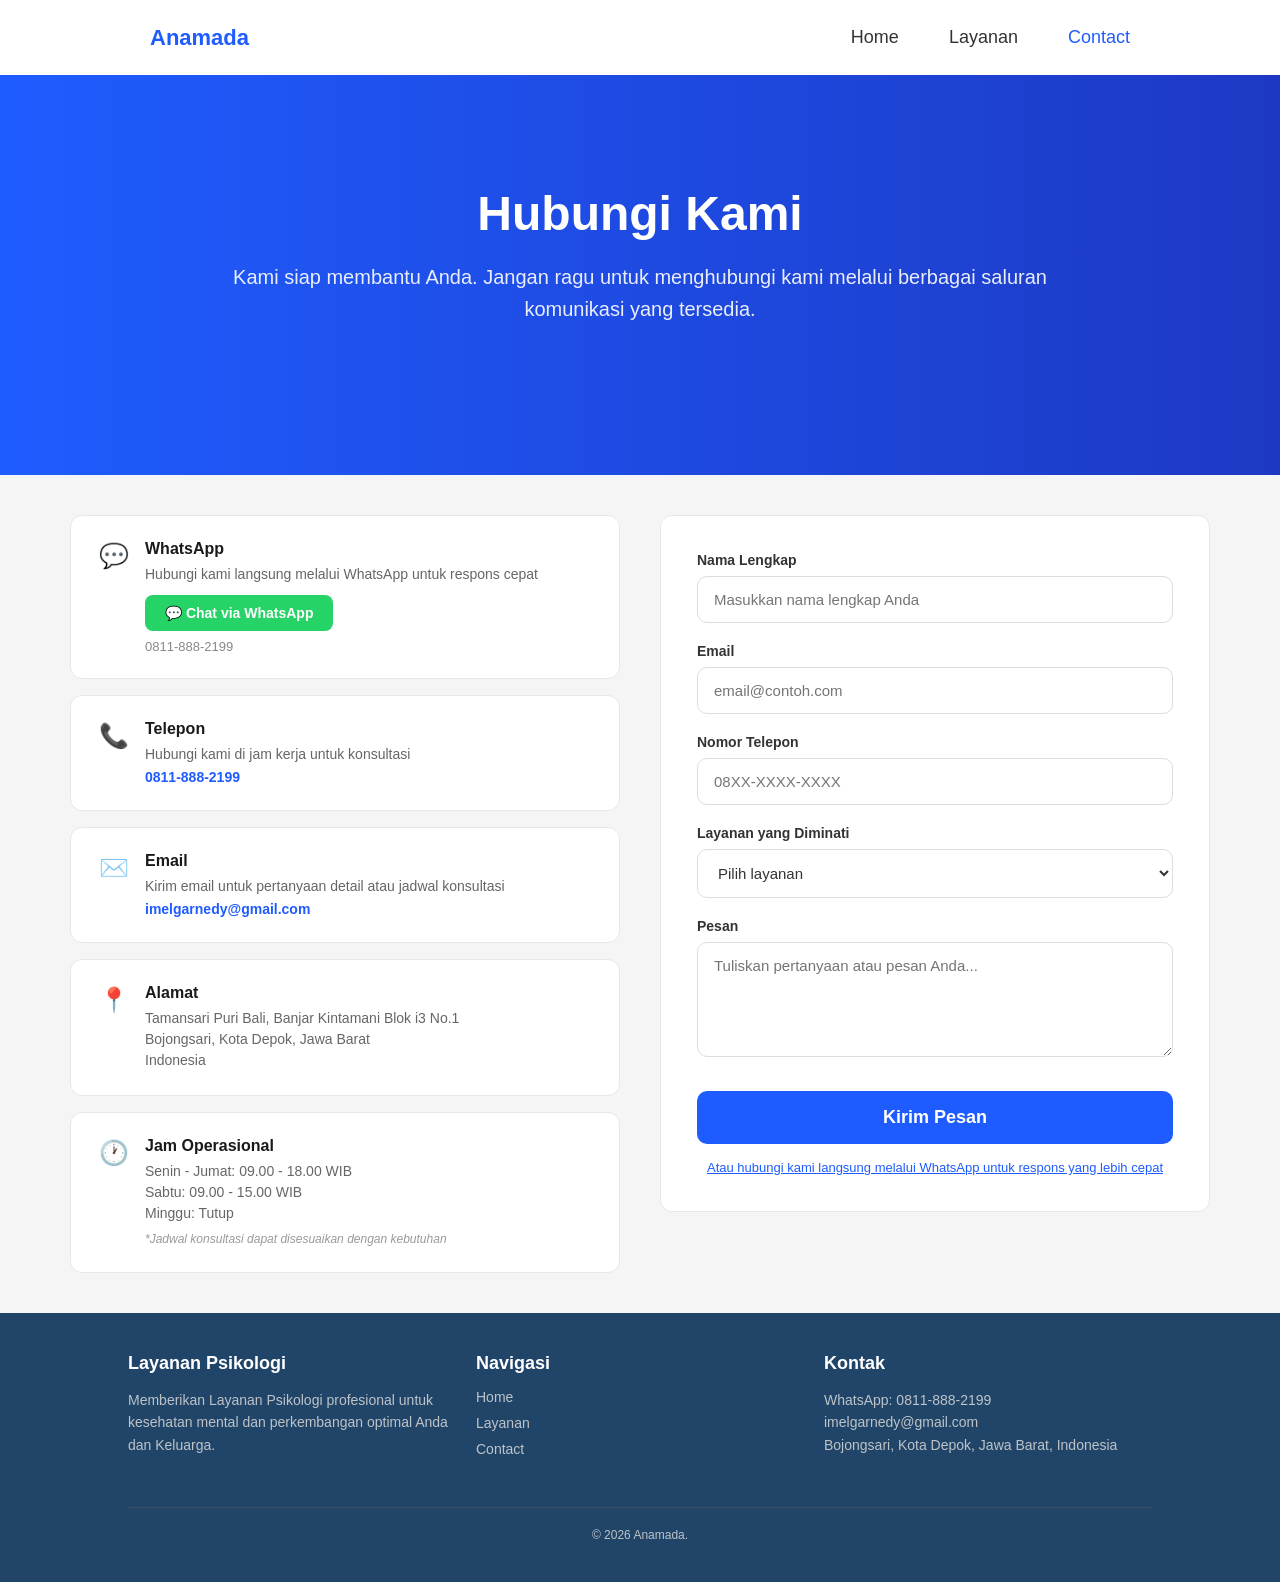
==== commit c7e1f48d: "nambah nama dikit" ====
--- a/contact.html
+++ b/contact.html
@@ -10,7 +10,7 @@
 
 <body>
     <div class="header">
-        <p>Layanan Psikologi</p>
+        <p>Anamada</p>
         <ul>
             <li><a href="index.html">Home</a></li>
             <li><a href="layanan.html">Layanan</a></li>
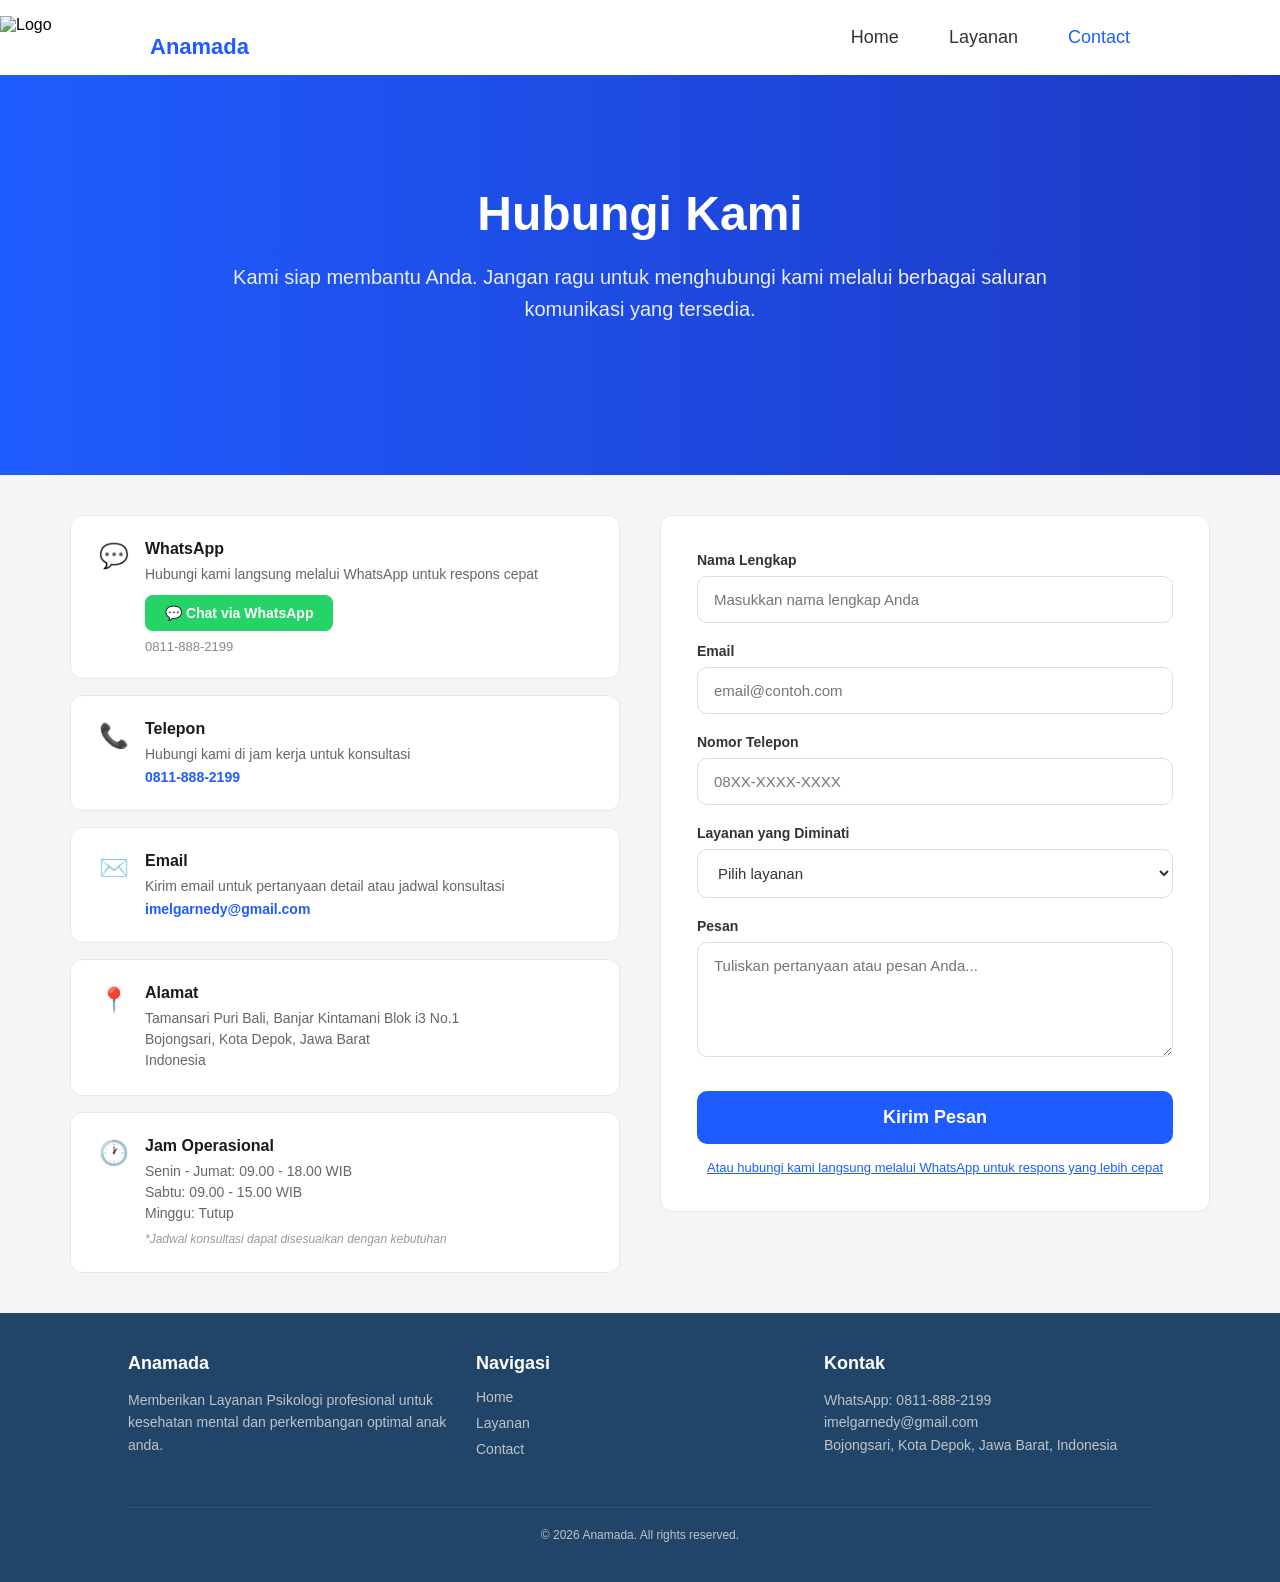
==== commit b9b7c63d: "Nmbah logo" ====
--- a/contact.html
+++ b/contact.html
@@ -10,7 +10,10 @@
 
 <body>
     <div class="header">
+       <div class="logo-container">
+        <img src="Logo.jpeg" alt="Logo" class="logo-img">
         <p>Anamada</p>
+        </div>
         <ul>
             <li><a href="index.html">Home</a></li>
             <li><a href="layanan.html">Layanan</a></li>
@@ -33,7 +36,7 @@
                 <div class="card-content">
                     <h3>WhatsApp</h3>
                     <p>Hubungi kami langsung melalui WhatsApp untuk respons cepat</p>
-                    <a href="https://wa.me/628118882199" class="wa-btn">💬 Chat via WhatsApp</a>
+                    <a href="https://wa.me/08118882199" class="wa-btn">💬 Chat via WhatsApp</a>
                     <span class="card-phone">0811-888-2199</span>
                 </div>
             </div>
@@ -43,7 +46,7 @@
                 <div class="card-content">
                     <h3>Telepon</h3>
                     <p>Hubungi kami di jam kerja untuk konsultasi</p>
-                    <a href="tel:08123456789" class="card-link">0811-888-2199</a>
+                    <a href="tel:08118882199" class="card-link">0811-888-2199</a>
                 </div>
             </div>
 
@@ -52,7 +55,8 @@
                 <div class="card-content">
                     <h3>Email</h3>
                     <p>Kirim email untuk pertanyaan detail atau jadwal konsultasi</p>
-                    <a href="mailto:imelgarnedy@gmail.com" class="card-link">imelgarnedy@gmail.com</a>
+                    <a href="mailto:imelgarnedy@gmail.com" class="card-link">imelgarnedy@gmail.com
+                    </a>
                 </div>
             </div>
 
@@ -116,9 +120,8 @@
     <footer class="footer">
         <div class="footer-container">
             <div class="footer-section">
-                <h3>Layanan Psikologi</h3>
-                <p>Memberikan Layanan Psikologi profesional untuk kesehatan mental dan perkembangan optimal Anda dan
-                    Keluarga.</p>
+                <h3>Anamada</h3>
+                <p>Memberikan Layanan Psikologi profesional untuk kesehatan mental dan perkembangan optimal anak anda.</p>
             </div>
             <div class="footer-section">
                 <h3>Navigasi</h3>
@@ -138,11 +141,11 @@
             </div>
         </div>
         <div class="footer-bottom">
-            &copy; 2026 Anamada.
+            &copy; 2026 Anamada. All rights reserved.
         </div>
     </footer>
 
     <script src="projek.js"></script>
 </body>
 
-</html>+</html>
